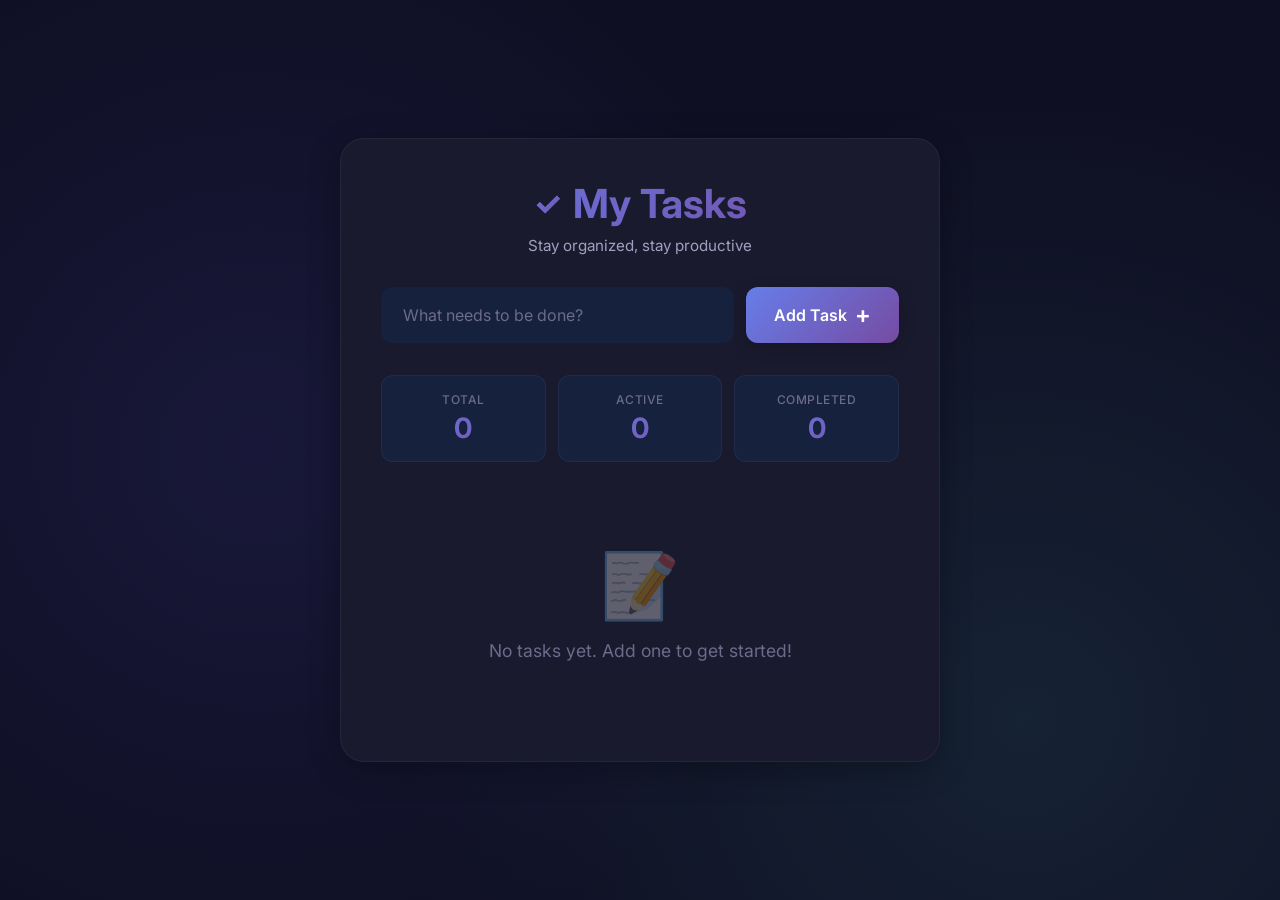
==== index.html @ 488eb838 "Initial commit" ====
<!DOCTYPE html>
<html lang="ko">
<head>
    <meta charset="UTF-8">
    <meta name="viewport" content="width=device-width, initial-scale=1.0">
    <meta name="description" content="Modern and beautiful TODO app to manage your tasks efficiently">
    <title>TODO App - Manage Your Tasks</title>
    <link rel="stylesheet" href="style.css">
    <link rel="preconnect" href="https://fonts.googleapis.com">
    <link rel="preconnect" href="https://fonts.gstatic.com" crossorigin>
    <link href="https://fonts.googleapis.com/css2?family=Inter:wght@300;400;500;600;700&display=swap" rel="stylesheet">
</head>
<body>
    <div class="container">
        <header class="header">
            <h1 class="title">
                <span class="title-icon">✓</span>
                My Tasks
            </h1>
            <p class="subtitle">Stay organized, stay productive</p>
        </header>

        <div class="input-section">
            <input 
                type="text" 
                id="taskInput" 
                class="task-input" 
                placeholder="What needs to be done?"
                autocomplete="off"
            >
            <button id="addBtn" class="add-btn">
                <span class="btn-text">Add Task</span>
                <span class="btn-icon">+</span>
            </button>
        </div>

        <div class="stats">
            <div class="stat-item">
                <span class="stat-label">Total</span>
                <span class="stat-value" id="totalCount">0</span>
            </div>
            <div class="stat-item">
                <span class="stat-label">Active</span>
                <span class="stat-value" id="activeCount">0</span>
            </div>
            <div class="stat-item">
                <span class="stat-label">Completed</span>
                <span class="stat-value" id="completedCount">0</span>
            </div>
        </div>

        <ul id="taskList" class="task-list"></ul>

        <div class="empty-state" id="emptyState">
            <div class="empty-icon">📝</div>
            <p class="empty-text">No tasks yet. Add one to get started!</p>
        </div>
    </div>

    <script src="app.js"></script>
</body>
</html>
---- style.css ----
/* ========================================
   CSS Reset & Base Styles
   ======================================== */
* {
    margin: 0;
    padding: 0;
    box-sizing: border-box;
}

:root {
    /* Color Palette */
    --bg-primary: #0f0f23;
    --bg-secondary: #1a1a2e;
    --bg-tertiary: #16213e;
    --accent-primary: #6c63ff;
    --accent-secondary: #4ecdc4;
    --accent-gradient: linear-gradient(135deg, #667eea 0%, #764ba2 100%);
    --text-primary: #ffffff;
    --text-secondary: #a0a0c0;
    --text-muted: #6b6b8a;
    --success: #4ecdc4;
    --danger: #ff6b6b;
    --warning: #ffd93d;
    
    /* Shadows */
    --shadow-sm: 0 2px 8px rgba(0, 0, 0, 0.1);
    --shadow-md: 0 4px 16px rgba(0, 0, 0, 0.2);
    --shadow-lg: 0 8px 32px rgba(0, 0, 0, 0.3);
    --shadow-glow: 0 0 20px rgba(108, 99, 255, 0.3);
    
    /* Transitions */
    --transition-fast: 0.2s ease;
    --transition-normal: 0.3s ease;
    --transition-slow: 0.5s ease;
}

body {
    font-family: 'Inter', -apple-system, BlinkMacSystemFont, 'Segoe UI', Roboto, sans-serif;
    background: var(--bg-primary);
    color: var(--text-primary);
    min-height: 100vh;
    display: flex;
    align-items: center;
    justify-content: center;
    padding: 20px;
    background-image: 
        radial-gradient(circle at 20% 50%, rgba(108, 99, 255, 0.1) 0%, transparent 50%),
        radial-gradient(circle at 80% 80%, rgba(78, 205, 196, 0.1) 0%, transparent 50%);
}

/* ========================================
   Container
   ======================================== */
.container {
    width: 100%;
    max-width: 600px;
    background: var(--bg-secondary);
    border-radius: 24px;
    padding: 40px;
    box-shadow: var(--shadow-lg);
    backdrop-filter: blur(10px);
    border: 1px solid rgba(255, 255, 255, 0.05);
}

/* ========================================
   Header
   ======================================== */
.header {
    text-align: center;
    margin-bottom: 32px;
}

.title {
    font-size: 2.5rem;
    font-weight: 700;
    background: var(--accent-gradient);
    -webkit-background-clip: text;
    -webkit-text-fill-color: transparent;
    background-clip: text;
    margin-bottom: 8px;
    display: flex;
    align-items: center;
    justify-content: center;
    gap: 12px;
}

.title-icon {
    font-size: 2rem;
    background: var(--accent-gradient);
    -webkit-background-clip: text;
    -webkit-text-fill-color: transparent;
    background-clip: text;
}

.subtitle {
    color: var(--text-secondary);
    font-size: 0.95rem;
    font-weight: 400;
}

/* ========================================
   Input Section
   ======================================== */
.input-section {
    display: flex;
    gap: 12px;
    margin-bottom: 32px;
}

.task-input {
    flex: 1;
    padding: 16px 20px;
    background: var(--bg-tertiary);
    border: 2px solid transparent;
    border-radius: 12px;
    color: var(--text-primary);
    font-size: 1rem;
    font-family: inherit;
    transition: all var(--transition-normal);
    outline: none;
}

.task-input::placeholder {
    color: var(--text-muted);
}

.task-input:focus {
    border-color: var(--accent-primary);
    box-shadow: 0 0 0 4px rgba(108, 99, 255, 0.1);
    background: var(--bg-secondary);
}

.add-btn {
    padding: 16px 28px;
    background: var(--accent-gradient);
    border: none;
    border-radius: 12px;
    color: var(--text-primary);
    font-size: 1rem;
    font-weight: 600;
    cursor: pointer;
    transition: all var(--transition-normal);
    display: flex;
    align-items: center;
    gap: 8px;
    box-shadow: var(--shadow-md);
    font-family: inherit;
}

.add-btn:hover {
    transform: translateY(-2px);
    box-shadow: var(--shadow-lg), var(--shadow-glow);
}

.add-btn:active {
    transform: translateY(0);
}

.btn-icon {
    font-size: 1.5rem;
    line-height: 1;
}

/* ========================================
   Stats Section
   ======================================== */
.stats {
    display: grid;
    grid-template-columns: repeat(3, 1fr);
    gap: 12px;
    margin-bottom: 24px;
}

.stat-item {
    background: var(--bg-tertiary);
    padding: 16px;
    border-radius: 12px;
    text-align: center;
    border: 1px solid rgba(255, 255, 255, 0.05);
    transition: all var(--transition-normal);
}

.stat-item:hover {
    background: rgba(108, 99, 255, 0.1);
    border-color: var(--accent-primary);
}

.stat-label {
    display: block;
    font-size: 0.75rem;
    color: var(--text-muted);
    text-transform: uppercase;
    letter-spacing: 0.5px;
    margin-bottom: 4px;
    font-weight: 500;
}

.stat-value {
    display: block;
    font-size: 1.75rem;
    font-weight: 700;
    background: var(--accent-gradient);
    -webkit-background-clip: text;
    -webkit-text-fill-color: transparent;
    background-clip: text;
}

/* ========================================
   Task List
   ======================================== */
.task-list {
    list-style: none;
    display: flex;
    flex-direction: column;
    gap: 12px;
}

.task-item {
    background: var(--bg-tertiary);
    padding: 16px 20px;
    border-radius: 12px;
    display: flex;
    align-items: center;
    gap: 16px;
    border: 1px solid rgba(255, 255, 255, 0.05);
    transition: all var(--transition-normal);
    animation: slideIn var(--transition-normal);
}

@keyframes slideIn {
    from {
        opacity: 0;
        transform: translateY(-10px);
    }
    to {
        opacity: 1;
        transform: translateY(0);
    }
}

.task-item:hover {
    border-color: var(--accent-primary);
    box-shadow: var(--shadow-md);
    transform: translateX(4px);
}

.task-item.completed {
    opacity: 0.6;
}

.task-checkbox {
    width: 24px;
    height: 24px;
    border: 2px solid var(--text-muted);
    border-radius: 8px;
    cursor: pointer;
    transition: all var(--transition-fast);
    flex-shrink: 0;
    display: flex;
    align-items: center;
    justify-content: center;
    background: transparent;
}

.task-checkbox:hover {
    border-color: var(--accent-primary);
    background: rgba(108, 99, 255, 0.1);
}

.task-item.completed .task-checkbox {
    background: var(--accent-gradient);
    border-color: var(--accent-primary);
}

.task-checkbox::after {
    content: '✓';
    color: white;
    font-size: 14px;
    font-weight: bold;
    opacity: 0;
    transform: scale(0);
    transition: all var(--transition-fast);
}

.task-item.completed .task-checkbox::after {
    opacity: 1;
    transform: scale(1);
}

.task-text {
    flex: 1;
    font-size: 1rem;
    color: var(--text-primary);
    transition: all var(--transition-normal);
    word-break: break-word;
}

.task-item.completed .task-text {
    text-decoration: line-through;
    color: var(--text-muted);
}

.delete-btn {
    background: transparent;
    border: none;
    color: var(--text-muted);
    font-size: 1.25rem;
    cursor: pointer;
    padding: 8px;
    border-radius: 8px;
    transition: all var(--transition-fast);
    flex-shrink: 0;
    line-height: 1;
}

.delete-btn:hover {
    background: rgba(255, 107, 107, 0.1);
    color: var(--danger);
    transform: scale(1.1);
}

/* ========================================
   Empty State
   ======================================== */
.empty-state {
    text-align: center;
    padding: 60px 20px;
    display: none;
}

.empty-state.visible {
    display: block;
}

.empty-icon {
    font-size: 4rem;
    margin-bottom: 16px;
    opacity: 0.3;
}

.empty-text {
    color: var(--text-muted);
    font-size: 1.1rem;
}

/* ========================================
   Responsive Design
   ======================================== */
@media (max-width: 640px) {
    .container {
        padding: 24px;
    }
    
    .title {
        font-size: 2rem;
    }
    
    .input-section {
        flex-direction: column;
    }
    
    .add-btn {
        width: 100%;
        justify-content: center;
    }
    
    .stats {
        grid-template-columns: repeat(3, 1fr);
        gap: 8px;
    }
    
    .stat-item {
        padding: 12px 8px;
    }
    
    .stat-value {
        font-size: 1.5rem;
    }
}
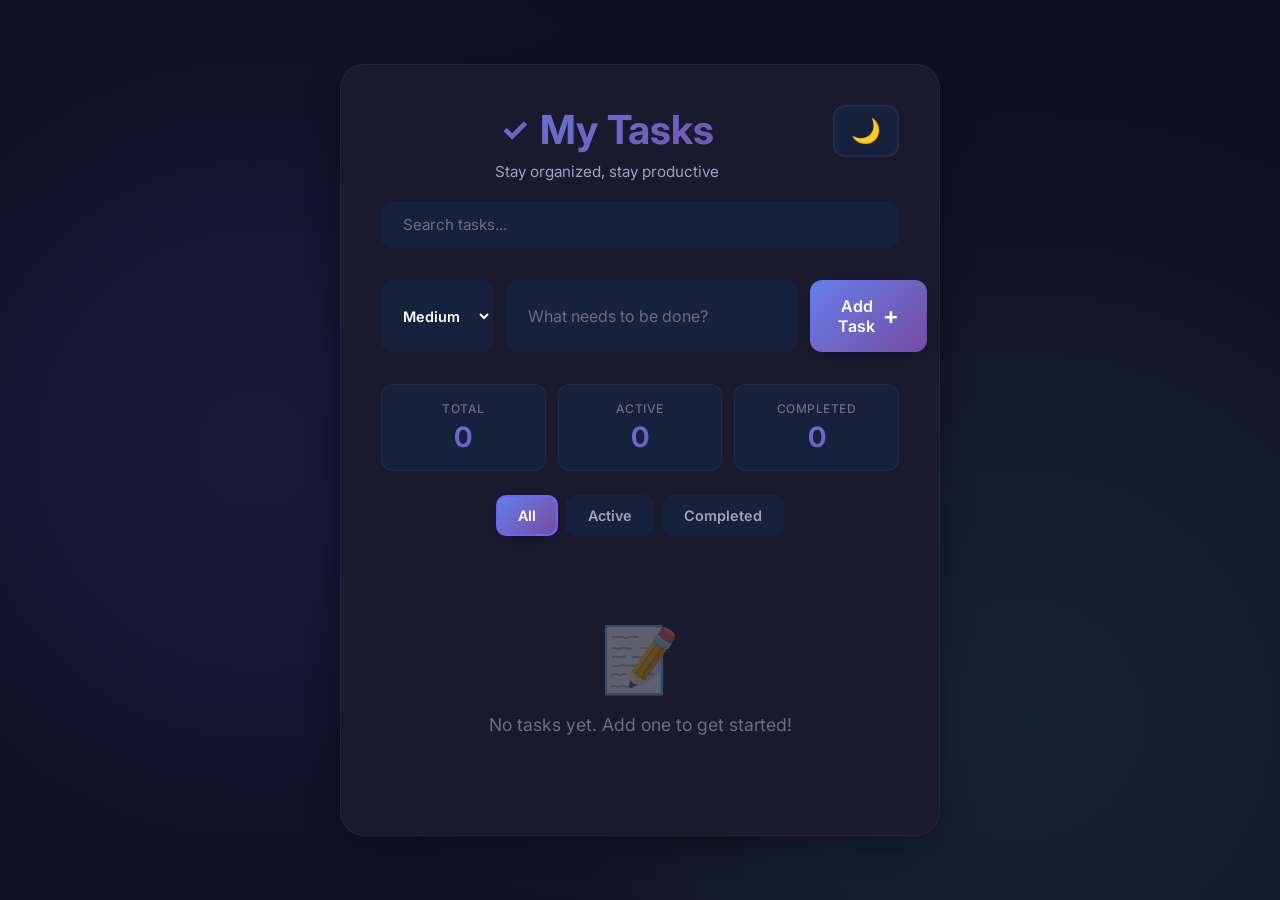
==== commit dbfed944: "260211_update 260211_update" ====
--- a/index.html
+++ b/index.html
@@ -1,5 +1,6 @@
 <!DOCTYPE html>
 <html lang="ko">
+
 <head>
     <meta charset="UTF-8">
     <meta name="viewport" content="width=device-width, initial-scale=1.0">
@@ -10,24 +11,36 @@
     <link rel="preconnect" href="https://fonts.gstatic.com" crossorigin>
     <link href="https://fonts.googleapis.com/css2?family=Inter:wght@300;400;500;600;700&display=swap" rel="stylesheet">
 </head>
+
 <body>
     <div class="container">
         <header class="header">
-            <h1 class="title">
-                <span class="title-icon">✓</span>
-                My Tasks
-            </h1>
-            <p class="subtitle">Stay organized, stay productive</p>
+            <div class="header-top">
+                <div class="header-title-group">
+                    <h1 class="title">
+                        <span class="title-icon">✓</span>
+                        My Tasks
+                    </h1>
+                    <p class="subtitle">Stay organized, stay productive</p>
+                </div>
+                <button id="themeToggle" class="theme-toggle" aria-label="Toggle theme">
+                    <span class="theme-icon">🌙</span>
+                </button>
+            </div>
+            <div class="search-section">
+                <input type="text" id="searchInput" class="search-input" placeholder="Search tasks..."
+                    autocomplete="off">
+            </div>
         </header>
 
         <div class="input-section">
-            <input 
-                type="text" 
-                id="taskInput" 
-                class="task-input" 
-                placeholder="What needs to be done?"
-                autocomplete="off"
-            >
+            <select id="prioritySelect" class="priority-select">
+                <option value="low">Low</option>
+                <option value="medium" selected>Medium</option>
+                <option value="high">High</option>
+            </select>
+            <input type="text" id="taskInput" class="task-input" placeholder="What needs to be done?"
+                autocomplete="off">
             <button id="addBtn" class="add-btn">
                 <span class="btn-text">Add Task</span>
                 <span class="btn-icon">+</span>
@@ -49,6 +62,12 @@
             </div>
         </div>
 
+        <div class="filters">
+            <button class="filter-btn active" data-filter="all">All</button>
+            <button class="filter-btn" data-filter="active">Active</button>
+            <button class="filter-btn" data-filter="completed">Completed</button>
+        </div>
+
         <ul id="taskList" class="task-list"></ul>
 
         <div class="empty-state" id="emptyState">
@@ -59,4 +78,5 @@
 
     <script src="app.js"></script>
 </body>
-</html>
+
+</html>
--- a/style.css
+++ b/style.css
@@ -8,7 +8,7 @@
 }
 
 :root {
-    /* Color Palette */
+    /* Dark Theme Colors */
     --bg-primary: #0f0f23;
     --bg-secondary: #1a1a2e;
     --bg-tertiary: #16213e;
@@ -21,19 +21,37 @@
     --success: #4ecdc4;
     --danger: #ff6b6b;
     --warning: #ffd93d;
-    
+
+    /* Priority Colors */
+    --priority-high: #ff6b6b;
+    --priority-medium: #ffd93d;
+    --priority-low: #4ecdc4;
+
     /* Shadows */
     --shadow-sm: 0 2px 8px rgba(0, 0, 0, 0.1);
     --shadow-md: 0 4px 16px rgba(0, 0, 0, 0.2);
     --shadow-lg: 0 8px 32px rgba(0, 0, 0, 0.3);
     --shadow-glow: 0 0 20px rgba(108, 99, 255, 0.3);
-    
+
     /* Transitions */
     --transition-fast: 0.2s ease;
     --transition-normal: 0.3s ease;
     --transition-slow: 0.5s ease;
 }
 
+/* Light Theme */
+body.light-theme {
+    --bg-primary: #f5f7fa;
+    --bg-secondary: #ffffff;
+    --bg-tertiary: #f0f2f5;
+    --text-primary: #1a1a2e;
+    --text-secondary: #4a5568;
+    --text-muted: #718096;
+    --shadow-sm: 0 2px 8px rgba(0, 0, 0, 0.05);
+    --shadow-md: 0 4px 16px rgba(0, 0, 0, 0.08);
+    --shadow-lg: 0 8px 32px rgba(0, 0, 0, 0.12);
+}
+
 body {
     font-family: 'Inter', -apple-system, BlinkMacSystemFont, 'Segoe UI', Roboto, sans-serif;
     background: var(--bg-primary);
@@ -43,9 +61,10 @@
     align-items: center;
     justify-content: center;
     padding: 20px;
-    background-image: 
+    background-image:
         radial-gradient(circle at 20% 50%, rgba(108, 99, 255, 0.1) 0%, transparent 50%),
         radial-gradient(circle at 80% 80%, rgba(78, 205, 196, 0.1) 0%, transparent 50%);
+    transition: background var(--transition-normal), color var(--transition-normal);
 }
 
 /* ========================================
@@ -66,8 +85,19 @@
    Header
    ======================================== */
 .header {
+    margin-bottom: 32px;
+}
+
+.header-top {
+    display: flex;
+    justify-content: space-between;
+    align-items: flex-start;
+    margin-bottom: 20px;
+}
+
+.header-title-group {
     text-align: center;
-    margin-bottom: 32px;
+    flex: 1;
 }
 
 .title {
@@ -98,6 +128,52 @@
     font-weight: 400;
 }
 
+/* Theme Toggle */
+.theme-toggle {
+    background: var(--bg-tertiary);
+    border: 2px solid rgba(255, 255, 255, 0.05);
+    border-radius: 12px;
+    padding: 12px 16px;
+    cursor: pointer;
+    transition: all var(--transition-normal);
+    font-size: 1.5rem;
+    line-height: 1;
+}
+
+.theme-toggle:hover {
+    background: rgba(108, 99, 255, 0.1);
+    border-color: var(--accent-primary);
+    transform: scale(1.05);
+}
+
+/* Search Section */
+.search-section {
+    margin-top: 16px;
+}
+
+.search-input {
+    width: 100%;
+    padding: 12px 20px;
+    background: var(--bg-tertiary);
+    border: 2px solid transparent;
+    border-radius: 12px;
+    color: var(--text-primary);
+    font-size: 0.95rem;
+    font-family: inherit;
+    transition: all var(--transition-normal);
+    outline: none;
+}
+
+.search-input::placeholder {
+    color: var(--text-muted);
+}
+
+.search-input:focus {
+    border-color: var(--accent-primary);
+    box-shadow: 0 0 0 4px rgba(108, 99, 255, 0.1);
+    background: var(--bg-secondary);
+}
+
 /* ========================================
    Input Section
    ======================================== */
@@ -105,6 +181,31 @@
     display: flex;
     gap: 12px;
     margin-bottom: 32px;
+}
+
+/* Priority Select */
+.priority-select {
+    padding: 16px;
+    background: var(--bg-tertiary);
+    border: 2px solid transparent;
+    border-radius: 12px;
+    color: var(--text-primary);
+    font-size: 0.9rem;
+    font-family: inherit;
+    font-weight: 600;
+    cursor: pointer;
+    transition: all var(--transition-normal);
+    outline: none;
+}
+
+.priority-select:hover {
+    border-color: var(--accent-primary);
+    background: rgba(108, 99, 255, 0.1);
+}
+
+.priority-select:focus {
+    border-color: var(--accent-primary);
+    box-shadow: 0 0 0 4px rgba(108, 99, 255, 0.1);
 }
 
 .task-input {
@@ -206,6 +307,41 @@
 }
 
 /* ========================================
+   Filters
+   ======================================== */
+.filters {
+    display: flex;
+    gap: 8px;
+    margin-bottom: 24px;
+    justify-content: center;
+}
+
+.filter-btn {
+    padding: 10px 20px;
+    background: var(--bg-tertiary);
+    border: 2px solid transparent;
+    border-radius: 10px;
+    color: var(--text-secondary);
+    font-size: 0.9rem;
+    font-weight: 600;
+    font-family: inherit;
+    cursor: pointer;
+    transition: all var(--transition-fast);
+}
+
+.filter-btn:hover {
+    background: rgba(108, 99, 255, 0.1);
+    color: var(--text-primary);
+}
+
+.filter-btn.active {
+    background: var(--accent-gradient);
+    color: white;
+    border-color: var(--accent-primary);
+    box-shadow: var(--shadow-md);
+}
+
+/* ========================================
    Task List
    ======================================== */
 .task-list {
@@ -225,6 +361,17 @@
     border: 1px solid rgba(255, 255, 255, 0.05);
     transition: all var(--transition-normal);
     animation: slideIn var(--transition-normal);
+    cursor: grab;
+}
+
+.task-item.dragging {
+    opacity: 0.5;
+    cursor: grabbing;
+    transform: scale(1.02);
+}
+
+.task-item.hidden {
+    display: none;
 }
 
 @keyframes slideIn {
@@ -232,6 +379,7 @@
         opacity: 0;
         transform: translateY(-10px);
     }
+
     to {
         opacity: 1;
         transform: translateY(0);
@@ -246,6 +394,32 @@
 
 .task-item.completed {
     opacity: 0.6;
+}
+
+/* Priority Badge */
+.priority-badge {
+    padding: 4px 10px;
+    border-radius: 6px;
+    font-size: 0.7rem;
+    font-weight: 700;
+    text-transform: uppercase;
+    letter-spacing: 0.5px;
+    flex-shrink: 0;
+}
+
+.priority-badge.high {
+    background: rgba(255, 107, 107, 0.2);
+    color: var(--priority-high);
+}
+
+.priority-badge.medium {
+    background: rgba(255, 217, 61, 0.2);
+    color: var(--priority-medium);
+}
+
+.priority-badge.low {
+    background: rgba(78, 205, 196, 0.2);
+    color: var(--priority-low);
 }
 
 .task-checkbox {
@@ -293,11 +467,32 @@
     color: var(--text-primary);
     transition: all var(--transition-normal);
     word-break: break-word;
+    cursor: text;
 }
 
 .task-item.completed .task-text {
     text-decoration: line-through;
     color: var(--text-muted);
+}
+
+/* Task Edit Mode */
+.task-edit-input {
+    flex: 1;
+    padding: 8px 12px;
+    background: var(--bg-secondary);
+    border: 2px solid var(--accent-primary);
+    border-radius: 8px;
+    color: var(--text-primary);
+    font-size: 1rem;
+    font-family: inherit;
+    outline: none;
+    box-shadow: 0 0 0 4px rgba(108, 99, 255, 0.1);
+}
+
+.search-highlight {
+    background: rgba(255, 217, 61, 0.3);
+    padding: 2px 4px;
+    border-radius: 3px;
 }
 
 .delete-btn {
@@ -350,30 +545,47 @@
     .container {
         padding: 24px;
     }
-    
+
+    .header-top {
+        flex-direction: column;
+        align-items: center;
+    }
+
+    .theme-toggle {
+        margin-top: 12px;
+    }
+
     .title {
         font-size: 2rem;
     }
-    
+
     .input-section {
         flex-direction: column;
     }
-    
+
+    .priority-select {
+        width: 100%;
+    }
+
     .add-btn {
         width: 100%;
         justify-content: center;
     }
-    
+
     .stats {
         grid-template-columns: repeat(3, 1fr);
         gap: 8px;
     }
-    
+
     .stat-item {
         padding: 12px 8px;
     }
-    
+
     .stat-value {
         font-size: 1.5rem;
     }
-}
+
+    .filters {
+        flex-wrap: wrap;
+    }
+}
